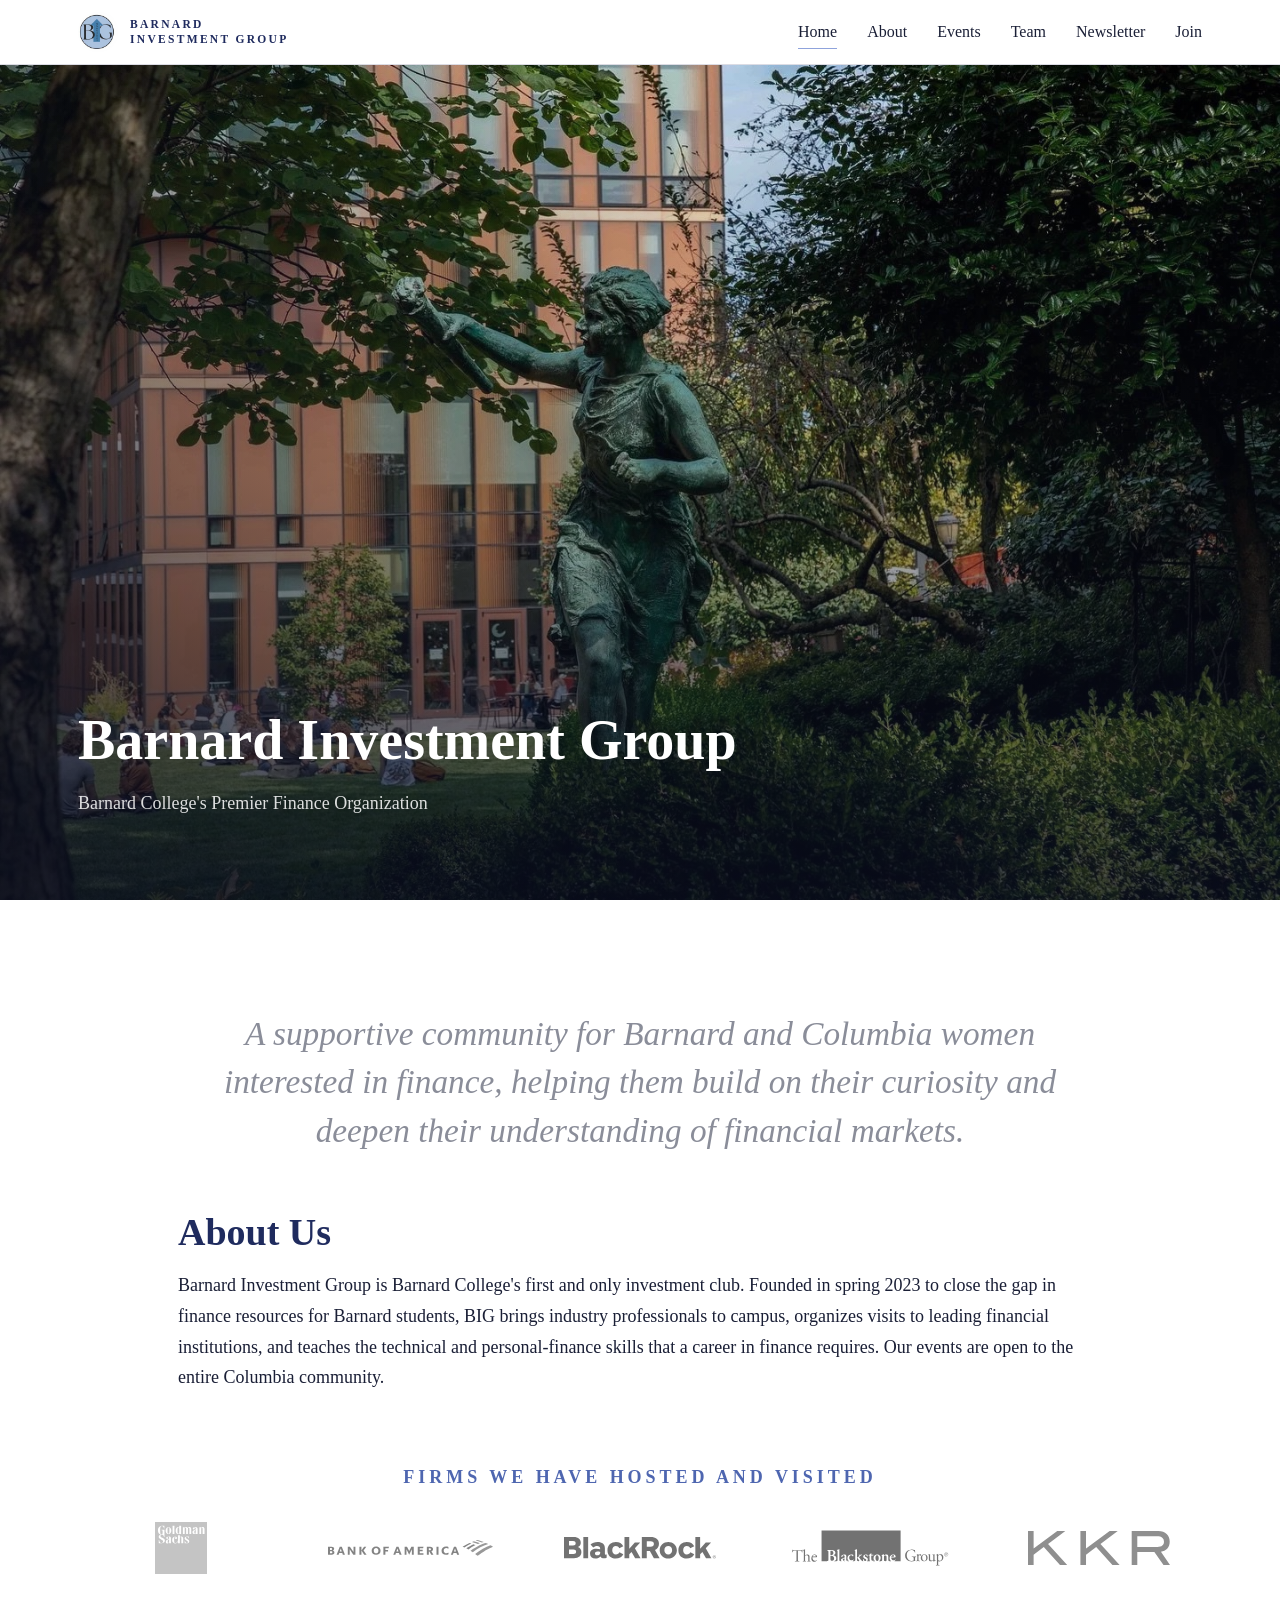
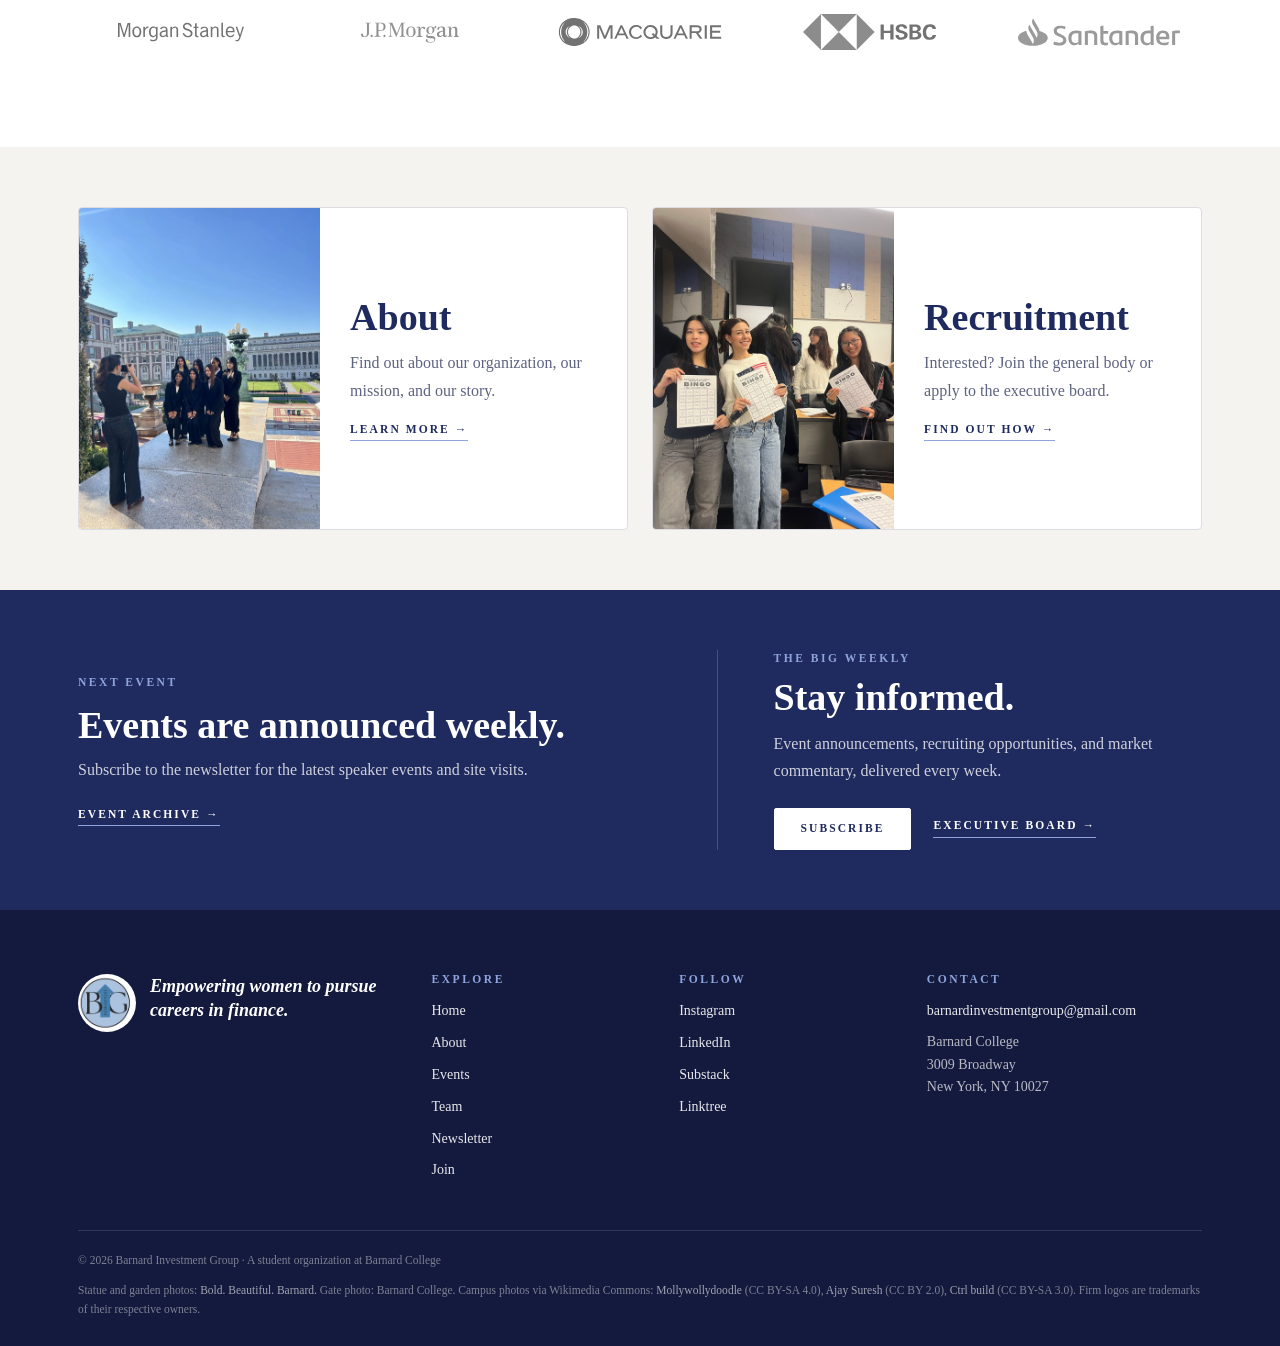
==== index.html @ a708cd1d "Copy edits: drop "First", Barnard and Columbia women, Spectator link, firms label, Experience: forma" ====
<!doctype html>
<html lang="en">
<head>
  <meta charset="utf-8" />
  <meta name="viewport" content="width=device-width, initial-scale=1" />
  <title>Barnard Investment Group</title>
  <meta name="description" content="Barnard Investment Group (BIG) is Barnard College's first and only investment club, dedicated to empowering women to pursue careers in finance." />
  <meta property="og:title" content="Barnard Investment Group" />
  <meta property="og:description" content="Barnard Investment Group (BIG) is Barnard College's first and only investment club, dedicated to empowering women to pursue careers in finance." />
  <meta property="og:image" content="assets/campus/greek-games-statue.jpg" />
  <link rel="icon" href="assets/logo.png" />
  <link rel="stylesheet" href="styles.css?v=202610252300" />
</head>
<body data-page="home">
  <div id="site-header"></div>
  <main>
    <section class="banner banner--home" data-bg="assets/campus/greek-games-statue.jpg">
      <div class="wrap">
        <h1>Barnard Investment Group</h1>
        <p class="lede">Barnard College's Premier Finance Organization</p>
      </div>
    </section>

    <section class="intro">
      <div class="wrap intro__wrap">
        <p class="intro__statement">A supportive community for Barnard and Columbia women interested in finance, helping them build on their curiosity and deepen their understanding of financial markets.</p>
        <h2>About Us</h2>
        <p>Barnard Investment Group is Barnard College's first and only investment club. Founded in spring 2023 to close the gap in finance resources for Barnard students, BIG brings industry professionals to campus, organizes visits to leading financial institutions, and teaches the technical and personal-finance skills that a career in finance requires. Our events are open to the entire Columbia community.</p>
      </div>
      <div class="wrap"><p class="caps logo-label">Firms We Have Hosted and Visited</p><ul class="logo-row" id="firms" aria-label="Firms we have hosted and visited"></ul></div>
    </section>

    <section class="section section--paper section--compact">
      <div class="wrap gateways">
        <a class="gateway" href="about.html">
          <img class="gateway__img" src="assets/photos/board-low-steps.jpg" alt="" />
          <div class="gateway__body"><h2>About</h2><p>Find out about our organization, our mission, and our story.</p><span class="more">Learn more →</span></div>
        </a>
        <a class="gateway" href="join.html">
          <img class="gateway__img" src="assets/photos/gbm-3.jpg" alt="" />
          <div class="gateway__body"><h2>Recruitment</h2><p>Interested? Join the general body or apply to the executive board.</p><span class="more">Find out how →</span></div>
        </a>
      </div>
    </section>

    <section class="section section--navy section--compact">
      <div class="wrap band">
        <div id="next"></div>
        <div class="band__links">
          <p class="caps">The BIG Weekly</p>
          <h3>Stay informed.</h3>
          <p>Event announcements, recruiting opportunities, and market commentary, delivered every week.</p>
          <div class="row">
            <a class="btn btn--white" data-link="subscribe" target="_blank" rel="noopener">Subscribe</a>
            <a class="more more--light" href="team.html">Executive Board →</a>
          </div>
        </div>
      </div>
    </section>
  </main>
  <div id="site-footer"></div>
  <script src="data.js?v=202610252300"></script>
  <script src="newsletter.js?v=202610252300"></script>
  <script src="main.js?v=202610252300"></script>
</body>
</html>
---- styles.css ----
/* =========================================================
   BIG: navy & periwinkle (from the logo + Instagram),
   Palatino (as on dukeiclub.org), collegiate photo-led layout
   ========================================================= */
:root {
  --navy: #1f2b5e;
  --navy-deep: #131a3d;
  --peri: #8fa3dc;
  --peri-ink: #4e66b0;
  --peri-soft: #e3e8f6;
  --paper: #f4f3ef;
  --white: #ffffff;
  --ink: #1a1f36;
  --muted: #5d6380;
  --line: #dcdce4;

  --serif: "Palatino Linotype", "Book Antiqua", Palatino, "URW Palladio L", P052, Georgia, serif;
  --sans: var(--serif);

  /* Type scale: every heading and text style on the site uses one of these */
  --fs-display: clamp(2.75rem, 6vw, 5rem);    /* home hero */
  --fs-h1: clamp(2.25rem, 4.4vw, 3.5rem);     /* page banners */
  --fs-h2: clamp(1.75rem, 3vw, 2.375rem);     /* section titles */
  --fs-h3: 1.375rem;                          /* card, person, FAQ titles */
  --fs-h4: 1.125rem;                          /* list rows */
  --fs-lead: 1.125rem;                        /* intro paragraphs */
  --fs-body: 1rem;
  --fs-small: .875rem;
  --fs-label: .72rem;                         /* uppercase labels, buttons, nav */

  --wrap: 1180px;
  --gutter: 28px;
  --radius: 4px;
  --shadow: 0 1px 2px rgba(19, 26, 61, .06), 0 14px 34px -18px rgba(19, 26, 61, .35);
}

*, *::before, *::after { box-sizing: border-box; }
html { -webkit-text-size-adjust: 100%; scroll-behavior: smooth; }
body { margin: 0; background: var(--white); color: var(--ink); font: 400 var(--fs-body)/1.7 var(--sans); -webkit-font-smoothing: antialiased; }
img { display: block; max-width: 100%; }
a { color: inherit; }
h1, h2, h3, h4 { font-family: var(--serif); color: var(--navy); line-height: 1.15; margin: 0; font-weight: 700; }
h1 em, h2 em, h3 em { font-style: italic; color: var(--peri-ink); }
h3 { font-size: var(--fs-h3); }
p { margin: 0 0 1em; }

.wrap { max-width: var(--wrap); margin: 0 auto; padding: 0 var(--gutter); }
.caps { font: 600 var(--fs-label)/1.4 var(--sans); letter-spacing: .22em; text-transform: uppercase; color: var(--peri-ink); margin: 0; }
.lead { font-size: var(--fs-lead); color: var(--muted); }
.center { text-align: center; }

/* ---------- Buttons ---------- */
.btn {
  display: inline-flex; align-items: center; justify-content: center; gap: .5em;
  padding: 14px 26px; border-radius: 2px;
  font: 600 var(--fs-label)/1 var(--sans); letter-spacing: .18em; text-transform: uppercase;
  text-decoration: none; border: 1.5px solid var(--navy); background: var(--navy); color: var(--white);
  transition: background .2s, color .2s, border-color .2s; cursor: pointer;
}
.btn:hover { background: var(--navy-deep); border-color: var(--navy-deep); }
.btn--line { background: transparent; color: var(--navy); }
.btn--line:hover { background: var(--navy); color: var(--white); }
.btn--white { background: var(--white); border-color: var(--white); color: var(--navy); }
.btn--white:hover { background: var(--peri-soft); border-color: var(--peri-soft); }
.btn--ghost { background: transparent; border-color: rgba(255, 255, 255, .7); color: var(--white); }
.btn--ghost:hover { background: var(--white); color: var(--navy); }
a[hidden], .btn[hidden] { display: none !important; }

.more { font: 600 var(--fs-label)/1 var(--sans); letter-spacing: .18em; text-transform: uppercase; text-decoration: none; color: var(--navy); border-bottom: 1.5px solid var(--peri); padding-bottom: 5px; transition: color .15s; }
.more:hover { color: var(--peri-ink); }
.more--light { color: var(--white); }
.more--light:hover { color: var(--peri); }

/* ---------- Header (sits over photos, turns solid on scroll) ---------- */
.site-header { position: fixed; inset: 0 0 auto 0; z-index: 50; background: var(--white); box-shadow: 0 1px 0 var(--line); }
.site-header__inner { height: 64px; display: flex; align-items: center; justify-content: space-between; gap: 24px; }
.brand { display: flex; align-items: center; gap: 12px; text-decoration: none; color: var(--navy); }
.brand img { width: 40px; height: 40px; border-radius: 50%; }
.brand span { font: 600 var(--fs-label)/1.3 var(--sans); letter-spacing: .2em; text-transform: uppercase; }
.nav { display: flex; align-items: center; gap: 30px; }
.nav a { font: 500 1rem/1 var(--sans); text-decoration: none; color: var(--ink); padding: 8px 0; border-bottom: 1.5px solid transparent; transition: border-color .2s, color .2s; }
.nav a:hover, .nav a[aria-current="page"] { border-color: var(--peri); }
.menu-btn { display: none; background: none; border: 1.5px solid var(--navy); color: var(--navy); font: 600 var(--fs-label)/1 var(--sans); letter-spacing: .18em; text-transform: uppercase; padding: 11px 13px; cursor: pointer; }


/* ---------- Photo hero & banners ---------- */
.banner { position: relative; color: var(--white); background: var(--navy-deep) center / cover no-repeat; isolation: isolate; }
.banner::before { content: ""; position: absolute; inset: 0; z-index: -1; background: linear-gradient(to bottom, rgba(19, 26, 61, .78) 0%, rgba(19, 26, 61, .62) 60%, rgba(19, 26, 61, .7) 100%); }

.banner .caps { color: var(--peri); margin-bottom: 18px; }
.banner h1 em { color: #b9c7f2; }
/* Inner-page banners: one fixed size, sitting below the header, text at the same spot on every page */
.banner { height: 360px; margin-top: 64px; display: flex; align-items: flex-start; }
.banner .wrap { width: 100%; padding-top: 88px; padding-bottom: 40px; }
.banner h1 { color: var(--white); font-size: var(--fs-h1); font-weight: 700; }
.banner p.lede { color: rgba(255, 255, 255, .85); font-size: var(--fs-lead); max-width: 60ch; margin: 16px 0 0; }
.banner--home { height: auto; min-height: calc(100svh - 64px); align-items: flex-end; }
.banner--home::before { background: linear-gradient(to top, rgba(10, 14, 32, .75) 0%, rgba(10, 14, 32, .3) 50%, rgba(10, 14, 32, .05) 100%), linear-gradient(to right, rgba(10, 14, 32, .4) 0%, rgba(10, 14, 32, 0) 55%); }
.banner--home { background-position: center 30%; }
.banner--home .wrap { padding-top: 0; padding-bottom: clamp(48px, 9vh, 90px); }
.banner--home .lede { font-size: clamp(1.1rem, 1.8vw, 1.4rem); color: var(--white); margin-top: 18px; }
.hero-mission { color: rgba(255, 255, 255, .78); max-width: 58ch; margin: 14px 0 0; }
.banner--home h1 { max-width: none; }
.section--logos { padding-top: 0; }
.banner--plain { background: var(--navy); }
.banner--plain::before { background: radial-gradient(900px 400px at 85% 0%, rgba(143, 163, 220, .28), transparent 60%); }

/* ---------- Sections ---------- */
.section { padding: clamp(64px, 9vw, 100px) 0; }
.section--tight { padding: 64px 0; }
.section--compact { padding: clamp(40px, 5vw, 60px) 0; }
.section-title--xl { font-size: var(--fs-h1); margin: 0; }
.section--paper { background: var(--paper); }
.section--navy { background: var(--navy); color: var(--white); }
.section-title { font-size: var(--fs-h2); margin: 10px 0 0; }
.section-head { display: flex; justify-content: space-between; align-items: flex-end; flex-wrap: wrap; gap: 20px; margin-bottom: 36px; }
.section-head--center { justify-content: center; text-align: center; }

/* Home: mission statement */
.mission { max-width: 860px; margin: 0 auto; text-align: center; }
.mission blockquote { margin: 18px 0 28px; font: italic 500 var(--fs-h2)/1.4 var(--serif); color: var(--navy); }

/* Home: Duke-style intro, logo row, LionFund-style About / Recruitment cards */
.intro { padding: clamp(64px, 9vw, 110px) 0 clamp(48px, 6vw, 80px); }
.intro__wrap { max-width: 980px; }
.intro .intro__statement { font: italic 400 clamp(1.5rem, 2.6vw, 2.25rem)/1.45 var(--serif); color: #8a8d99; text-align: center; margin: 0 0 clamp(40px, 5vw, 56px); }
.intro h2 { font-size: var(--fs-h2); margin-bottom: 16px; }
.intro p { font-size: var(--fs-lead); }
.logo-label { text-align: center; margin-top: clamp(48px, 6vw, 72px); }
.logo-row { list-style: none; margin: 20px 0 0; padding: 0; display: grid; grid-template-columns: repeat(5, 1fr); gap: 8px 24px; }
.logo-row li { height: 76px; display: grid; place-items: center; }
.logo-row img { max-width: 80%; max-height: 36px; object-fit: contain; filter: grayscale(1); opacity: .55; transition: filter .2s, opacity .2s; }
.logo-row li:hover img { filter: none; opacity: 1; }
.logo-row img.tall { max-height: 52px; }
.logo-row img.wide { max-height: 26px; }

.gateways { display: grid; grid-template-columns: 1fr 1fr; gap: 24px; }
.gateway { display: grid; grid-template-columns: 44% 1fr; background: var(--white); border: 1px solid var(--line); border-radius: var(--radius); overflow: hidden; text-decoration: none; transition: border-color .2s; }
.gateway:hover { border-color: var(--navy); }
.gateway__img { width: 100%; height: 100%; min-height: 230px; object-fit: cover; }
.gateway__body { padding: 30px; display: flex; flex-direction: column; justify-content: center; align-items: flex-start; }
.gateway h2 { font-size: var(--fs-h2); margin-bottom: 10px; }
.gateway p { color: var(--muted); margin-bottom: 20px; }

/* Home: firm logos (CFIG-style tiles) */
.logos { list-style: none; margin: 0; padding: 0; display: grid; grid-template-columns: repeat(5, 1fr); gap: 12px; }
.logos li { background: var(--white); border: 1px solid var(--line); border-radius: var(--radius); height: 120px; display: grid; place-items: center; padding: 22px; }
.logos img { max-width: 78%; max-height: 40px; object-fit: contain; filter: grayscale(1); opacity: .72; transition: filter .25s, opacity .25s; }
.logos img.tall { max-height: 56px; opacity: .6; }
.logos img.wide { max-width: 92%; max-height: 30px; }
.logos li:hover img { filter: none; opacity: 1; }

/* Home: next event + newsletter band */
.band { display: grid; grid-template-columns: 1.2fr 1fr; gap: 56px; align-items: center; }
.band .caps { color: var(--peri); }
.band h3 { color: var(--white); font-size: var(--fs-h2); }
.band p { color: rgba(255, 255, 255, .78); }
.next-card { display: flex; gap: 24px; align-items: flex-start; margin-top: 18px; text-decoration: none; }
.date-block { flex: 0 0 auto; width: 84px; padding: 14px 0; border-radius: var(--radius); background: var(--peri); color: var(--navy-deep); display: flex; flex-direction: column; align-items: center; font: 600 var(--fs-label)/1.2 var(--sans); letter-spacing: .16em; text-transform: uppercase; }
.date-block strong { font: 700 var(--fs-h2)/1 var(--serif); letter-spacing: 0; margin: 4px 0; }
.next-card p { margin: 8px 0 14px; }
.band__links { border-left: 1px solid rgba(255, 255, 255, .18); padding-left: 56px; }
.band__links h3 { margin: 10px 0 10px; }
.band__links .row { display: flex; flex-wrap: wrap; gap: 22px; align-items: center; margin-top: 24px; }

/* ---------- About ---------- */
.about-grid { display: grid; grid-template-columns: 1.25fr 1fr; gap: 64px; align-items: start; }
.about-grid .section-title { margin-bottom: 24px; }
.pullquote { margin: 0; padding: 40px 36px 32px; background: var(--peri-soft); border-radius: var(--radius); position: relative; }
.pullquote::before { content: "\201C"; position: absolute; top: -26px; left: 26px; font: 700 6.5rem/1 var(--serif); color: var(--navy); }
.pullquote blockquote { margin: 0 0 18px; font: italic 600 var(--fs-h3)/1.45 var(--serif); color: var(--navy); }
.pullquote figcaption { font-size: var(--fs-small); font-weight: 600; color: var(--navy); }
.pullquote figcaption span { display: block; font-weight: 400; color: var(--muted); }
.pullquote figcaption a { color: inherit; text-decoration: underline; text-underline-offset: 3px; }
.pullquote figcaption a:hover { color: var(--navy); }
.stats { display: grid; grid-template-columns: repeat(3, 1fr); margin: 0; text-align: center; }
.stats div + div { border-left: 1px solid var(--line); }
.stats dt { font: 700 var(--fs-h1)/1 var(--serif); color: var(--navy); }
.stats dd { margin: 12px 0 0; }
.pillars { display: grid; grid-template-columns: repeat(2, 1fr); gap: 20px; }
.pillar { display: grid; grid-template-columns: 200px 1fr; background: var(--white); border-radius: var(--radius); overflow: hidden; border: 1px solid var(--line); }
.pillar__img { background: var(--navy) center / cover no-repeat; min-height: 190px; }
.pillar__body { padding: 26px 26px 22px; }
.pillar h3 { margin: 8px 0 10px; }
.pillar p { color: var(--muted); font-size: var(--fs-small); margin: 0; }

/* ---------- Events ---------- */
.upcoming { display: grid; grid-template-columns: repeat(auto-fill, minmax(min(100%, 340px), 1fr)); gap: 18px; }
.event-card { display: flex; gap: 20px; padding: 22px; border-radius: var(--radius); background: var(--white); border: 1px solid var(--line); text-decoration: none; transition: border-color .2s; }
.event-card:hover { border-color: var(--navy); }
.event-card .date-block { background: var(--navy); color: var(--white); width: 74px; }
.event-card .date-block span:last-child { color: var(--peri); }
.event-card h3 { font-size: var(--fs-h4); margin: 8px 0 6px; }
.event-card .meta { font-size: var(--fs-small); font-weight: 600; color: var(--peri-ink); margin: 0; }

.tag { display: inline-block; font: 700 var(--fs-label)/1 var(--sans); letter-spacing: .12em; text-transform: uppercase; padding: 5px 10px; border-radius: 2px; background: var(--peri-soft); color: var(--navy); white-space: nowrap; }
.tag--site-visit { background: var(--navy); color: var(--white); }
.tag--workshop { background: #f3e9d9; color: #7a5520; }
.tag--community { background: #f6e3ea; color: #8a3456; }

.filters { display: flex; flex-wrap: wrap; gap: 6px; }
.filters button { font: 600 var(--fs-label) var(--sans); letter-spacing: .08em; border: 1px solid var(--line); background: var(--white); color: var(--muted); padding: 10px 15px; border-radius: 2px; cursor: pointer; transition: all .15s; }
.filters button:hover { border-color: var(--navy); color: var(--navy); }
.filters button.is-active { background: var(--navy); border-color: var(--navy); color: var(--white); }

.term { margin-top: 36px; }
.term > h3 { display: flex; align-items: baseline; gap: 14px; padding-bottom: 12px; border-bottom: 2px solid var(--navy); }
.term > h3 span { font: 600 var(--fs-label) var(--sans); letter-spacing: .18em; text-transform: uppercase; color: var(--muted); }
.elist { list-style: none; margin: 0; padding: 0; }
.elist a { display: grid; grid-template-columns: 82px 1fr auto 20px; gap: 18px; align-items: center; padding: 15px 6px; border-bottom: 1px solid var(--line); text-decoration: none; transition: background .15s; }
.elist a:hover { background: var(--paper); }
.elist time { font: 600 var(--fs-label) var(--sans); letter-spacing: .12em; text-transform: uppercase; color: var(--muted); }
.elist strong { font: 700 var(--fs-h4)/1.3 var(--serif); color: var(--navy); }
.elist small { display: block; font-size: var(--fs-small); color: var(--muted); margin-top: 2px; }
.elist .go { color: var(--peri-ink); font-weight: 600; }
.photo-flag { display: inline-block; margin-left: 8px; vertical-align: 2px; font: 700 var(--fs-label)/1 var(--sans); letter-spacing: .12em; text-transform: uppercase; color: var(--peri-ink); border: 1px solid var(--peri); border-radius: 2px; padding: 4px 8px; }
.show-more { margin-top: 22px; }
.empty { padding: 26px; background: var(--peri-soft); border-radius: var(--radius); color: var(--navy); margin: 0; }

/* Event page */
.crumb { display: inline-block; margin-bottom: 24px; }
.event-body { display: grid; grid-template-columns: 1fr 340px; gap: 64px; align-items: start; }
.event-body .prose p { font-size: var(--fs-lead); color: var(--ink); }
.prose-actions { margin-top: 24px; }
.facts { margin: 0; background: var(--paper); border-radius: var(--radius); padding: 8px 24px; }
.facts div { display: grid; grid-template-columns: 90px 1fr; gap: 12px; padding: 14px 0; border-bottom: 1px solid var(--line); }
.facts div:last-child { border-bottom: 0; }
.facts dt { font: 600 var(--fs-label)/1.9 var(--sans); letter-spacing: .16em; text-transform: uppercase; color: var(--muted); }
.facts dd { margin: 0; font-weight: 500; }
/* Event photos: each row shares one height and every photo keeps its full frame (widths set in main.js) */
.photos { display: grid; gap: 12px; margin-top: 48px; }
.photos__row { display: flex; gap: 12px; }
.photos__row img { flex: 1 1 0; min-width: 0; height: auto; aspect-ratio: 4 / 3; border-radius: var(--radius); background: var(--paper); }
.photos__row--single img { flex: none !important; width: auto; max-width: 100%; max-height: 640px; }
.pager { display: grid; grid-template-columns: 1fr 1fr; gap: 18px; margin-top: 56px; }
.pager a { padding: 22px 24px; border: 1px solid var(--line); border-radius: var(--radius); text-decoration: none; transition: border-color .2s; }
.pager a:hover { border-color: var(--navy); }
.pager a.next { text-align: right; grid-column: 2; }
.pager strong { display: block; font: 700 var(--fs-h4)/1.3 var(--serif); color: var(--navy); margin-top: 6px; }

/* ---------- Team (centered, Duke-style) ---------- */
.board { display: grid; grid-template-columns: repeat(3, minmax(0, 260px)); justify-content: center; gap: 56px 48px; text-align: center; }
.member__photo { aspect-ratio: 1; border-radius: 50%; overflow: hidden; background: var(--peri-soft); display: grid; place-items: center; margin-bottom: 18px; }
.member__photo img { width: 100%; height: 100%; object-fit: cover; transform: scale(1.06); }
.member__photo span { font: italic 700 var(--fs-h1) var(--serif); color: var(--navy); opacity: .5; }
.member .role { font: 600 var(--fs-label)/1.4 var(--sans); letter-spacing: .18em; text-transform: uppercase; color: var(--peri-ink); margin: 8px 0; }
.member .major { font-size: var(--fs-small); color: var(--muted); margin: 0; }
.member .exp { font-size: var(--fs-small); color: var(--ink); margin: 6px 0 0; }
.member a { font-size: var(--fs-small); font-weight: 600; color: var(--navy); }

/* ---------- Newsletter ---------- */
.nl-grid { display: grid; grid-template-columns: 1fr 1fr; gap: 64px; align-items: start; }
.nl-grid .section-title { margin-bottom: 18px; }
.nl-grid .lead { max-width: 48ch; }
.substack-embed { width: 100%; max-width: 480px; height: 150px; border: 0; border-radius: var(--radius); background: #fff; margin: 8px 0 22px; display: block; box-shadow: 0 0 0 1px var(--line); }
.issues { display: grid; gap: 14px; margin-top: 16px; }
.issue { display: block; padding: 22px 24px; border-radius: var(--radius); border: 1px solid var(--line); background: var(--white); text-decoration: none; transition: border-color .2s; }
.issue:hover { border-color: var(--navy); }
.issue h3 { font-size: var(--fs-h4); margin: 8px 0 8px; }
.issue ul { margin: 0; padding-left: 18px; font-size: var(--fs-small); color: var(--muted); }
.issue li::marker { color: var(--peri); }

/* ---------- Join ---------- */
.join-grid { display: grid; grid-template-columns: 1fr 1fr; gap: 24px; }
.join-card { padding: 44px 40px; border-radius: var(--radius); background: var(--paper); }
.join-card h2 { font-size: var(--fs-h2); margin: 10px 0 10px; }
.join-card > p { color: var(--muted); }
.join-card--navy { background: linear-gradient(160deg, var(--navy), var(--navy-deep)); color: var(--white); }
.join-card--navy h2 { color: var(--white); }
.join-card--navy .caps { color: var(--peri); }
.join-card--navy > p { color: rgba(255, 255, 255, .8); }
.join-card--navy a:not(.btn) { color: var(--white); font-weight: 600; }
.steps { counter-reset: s; list-style: none; padding: 0; margin: 26px 0 30px; }
.steps li { counter-increment: s; position: relative; padding: 0 0 18px 50px; color: var(--muted); }
.steps li::before { content: counter(s); position: absolute; left: 0; top: -2px; width: 32px; height: 32px; border-radius: 50%; background: var(--navy); color: var(--white); display: grid; place-items: center; font: 700 var(--fs-small) var(--serif); }
.steps strong { color: var(--navy); }
.timeline { list-style: none; padding: 0; margin: 26px 0 30px; border-left: 1.5px solid rgba(143, 163, 220, .5); }
.timeline li { position: relative; padding: 0 0 18px 26px; color: rgba(255, 255, 255, .92); }
.timeline li::before { content: ""; position: absolute; left: -6px; top: 8px; width: 10px; height: 10px; border-radius: 50%; background: var(--peri); }
.timeline span { display: block; font: 700 var(--fs-label)/1.6 var(--sans); letter-spacing: .16em; text-transform: uppercase; color: var(--peri); }
.note { font-size: var(--fs-small); margin: 18px 0 0; }
.faq { max-width: 820px; margin: 0 auto; }
.faq details { border-bottom: 1px solid var(--line); }
.faq summary { list-style: none; cursor: pointer; padding: 22px 0; font: 700 var(--fs-h4)/1.3 var(--serif); color: var(--navy); display: flex; justify-content: space-between; gap: 16px; }
.faq summary::-webkit-details-marker { display: none; }
.faq summary::after { content: "+"; font: 400 var(--fs-h3)/1 var(--sans); color: var(--peri-ink); }
.faq details[open] summary::after { content: "\2212"; }
.faq details p { color: var(--muted); margin: -8px 0 22px; }

/* ---------- Footer ---------- */
.site-footer { background: var(--navy-deep); color: rgba(255, 255, 255, .7); padding: 64px 0 26px; font-size: var(--fs-small); }
.site-footer a { color: rgba(255, 255, 255, .9); text-decoration: none; }
.site-footer a:hover { color: var(--peri); }
.footer-grid { display: grid; grid-template-columns: 1.5fr 1fr 1fr 1.3fr; gap: 36px; }
.footer-brand { display: flex; gap: 14px; align-items: flex-start; }
.footer-brand img { width: 58px; height: 58px; border-radius: 50%; }
.footer-brand p { margin: 0; font: italic 600 var(--fs-h4)/1.35 var(--serif); color: var(--white); }
.site-footer h4 { margin: 0 0 14px; font: 600 var(--fs-label)/1 var(--sans); letter-spacing: .22em; text-transform: uppercase; color: var(--peri); }
.site-footer ul { list-style: none; margin: 0; padding: 0; display: grid; gap: 8px; }
.site-footer address { font-style: normal; margin-top: 8px; line-height: 1.6; }
.footer-base { display: flex; justify-content: space-between; flex-wrap: wrap; gap: 10px 24px; margin-top: 48px; padding-top: 20px; border-top: 1px solid rgba(255, 255, 255, .12); font-size: var(--fs-label); color: rgba(255, 255, 255, .45); }
.footer-base a { color: rgba(255, 255, 255, .6); }

/* ---------- Responsive ---------- */
@media (max-width: 1000px) {
  .board { grid-template-columns: repeat(2, minmax(0, 260px)); }
  .board .member:last-child:nth-child(odd) { grid-column: 1 / -1; justify-self: center; width: calc(50% - 24px); }
  .pillar { grid-template-columns: 1fr; }
  .pillar__img { min-height: 160px; }
  .footer-grid { grid-template-columns: 1fr 1fr; }
  .gateway { grid-template-columns: 1fr; }
  .gateway__img { min-height: 0; aspect-ratio: 16 / 10; }
  .gateway__body { padding: 24px; }
  .more { display: inline-block; padding-top: 14px; }
}
@media (max-width: 900px) {
  :root { --gutter: 20px; }
  .menu-btn { display: block; }
  .nav { position: fixed; top: 64px; left: 0; right: 0; flex-direction: column; align-items: stretch; gap: 0; background: var(--white); padding: 8px var(--gutter) 22px; box-shadow: 0 20px 30px -20px rgba(19, 26, 61, .4); display: none; }
  .nav-open .site-header { background: var(--white); }
  .nav-open .brand { color: var(--navy); }
  .nav-open .menu-btn { color: var(--navy); border-color: var(--navy); }
  .nav-open .nav { display: flex; }
  .nav a { color: var(--ink) !important; padding: 16px 0; border-bottom: 1px solid var(--line); }

  .band, .about-grid, .event-body, .nl-grid, .join-grid { grid-template-columns: 1fr; gap: 40px; }
  .band__links { border-left: 0; padding-left: 0; border-top: 1px solid rgba(255, 255, 255, .18); padding-top: 36px; }
  .stats { grid-template-columns: 1fr; gap: 28px 0; }
  .stats div + div { border-left: 0; }
  .banner { height: auto; min-height: 360px; }
  .banner .wrap { padding-top: 64px; }
  .banner--home { min-height: calc(100svh - 64px); }
}
@media (max-width: 560px) {
  .brand span { letter-spacing: .12em; }
  .board { grid-template-columns: repeat(2, minmax(0, 1fr)); gap: 36px 16px; }
  .board .member:last-child:nth-child(odd) { width: calc(50% - 8px); }
  .logos li { height: 96px; }
  .elist a { grid-template-columns: 1fr 16px; gap: 6px 10px; }
  .elist time { grid-column: 1; }
  .elist .tag { grid-column: 1; justify-self: start; }
  .elist .go { grid-column: 2; grid-row: 1 / span 3; }
  .photos__row { flex-direction: column; }
  .photos__row img { flex: none !important; width: 100%; }
  .pager { grid-template-columns: 1fr; }
  .pager a.next { grid-column: 1; }
  .join-card { padding: 32px 22px; }
  .gateways, .pillars { grid-template-columns: 1fr; }
  .gateway__img { aspect-ratio: 16 / 9; }
  .footer-grid { grid-template-columns: 1fr 1fr; gap: 32px 20px; }
  .footer-brand, .footer-grid > div:last-child { grid-column: 1 / -1; }
}
@media (max-width: 680px) { .logos, .logo-row { grid-template-columns: repeat(2, 1fr); } }
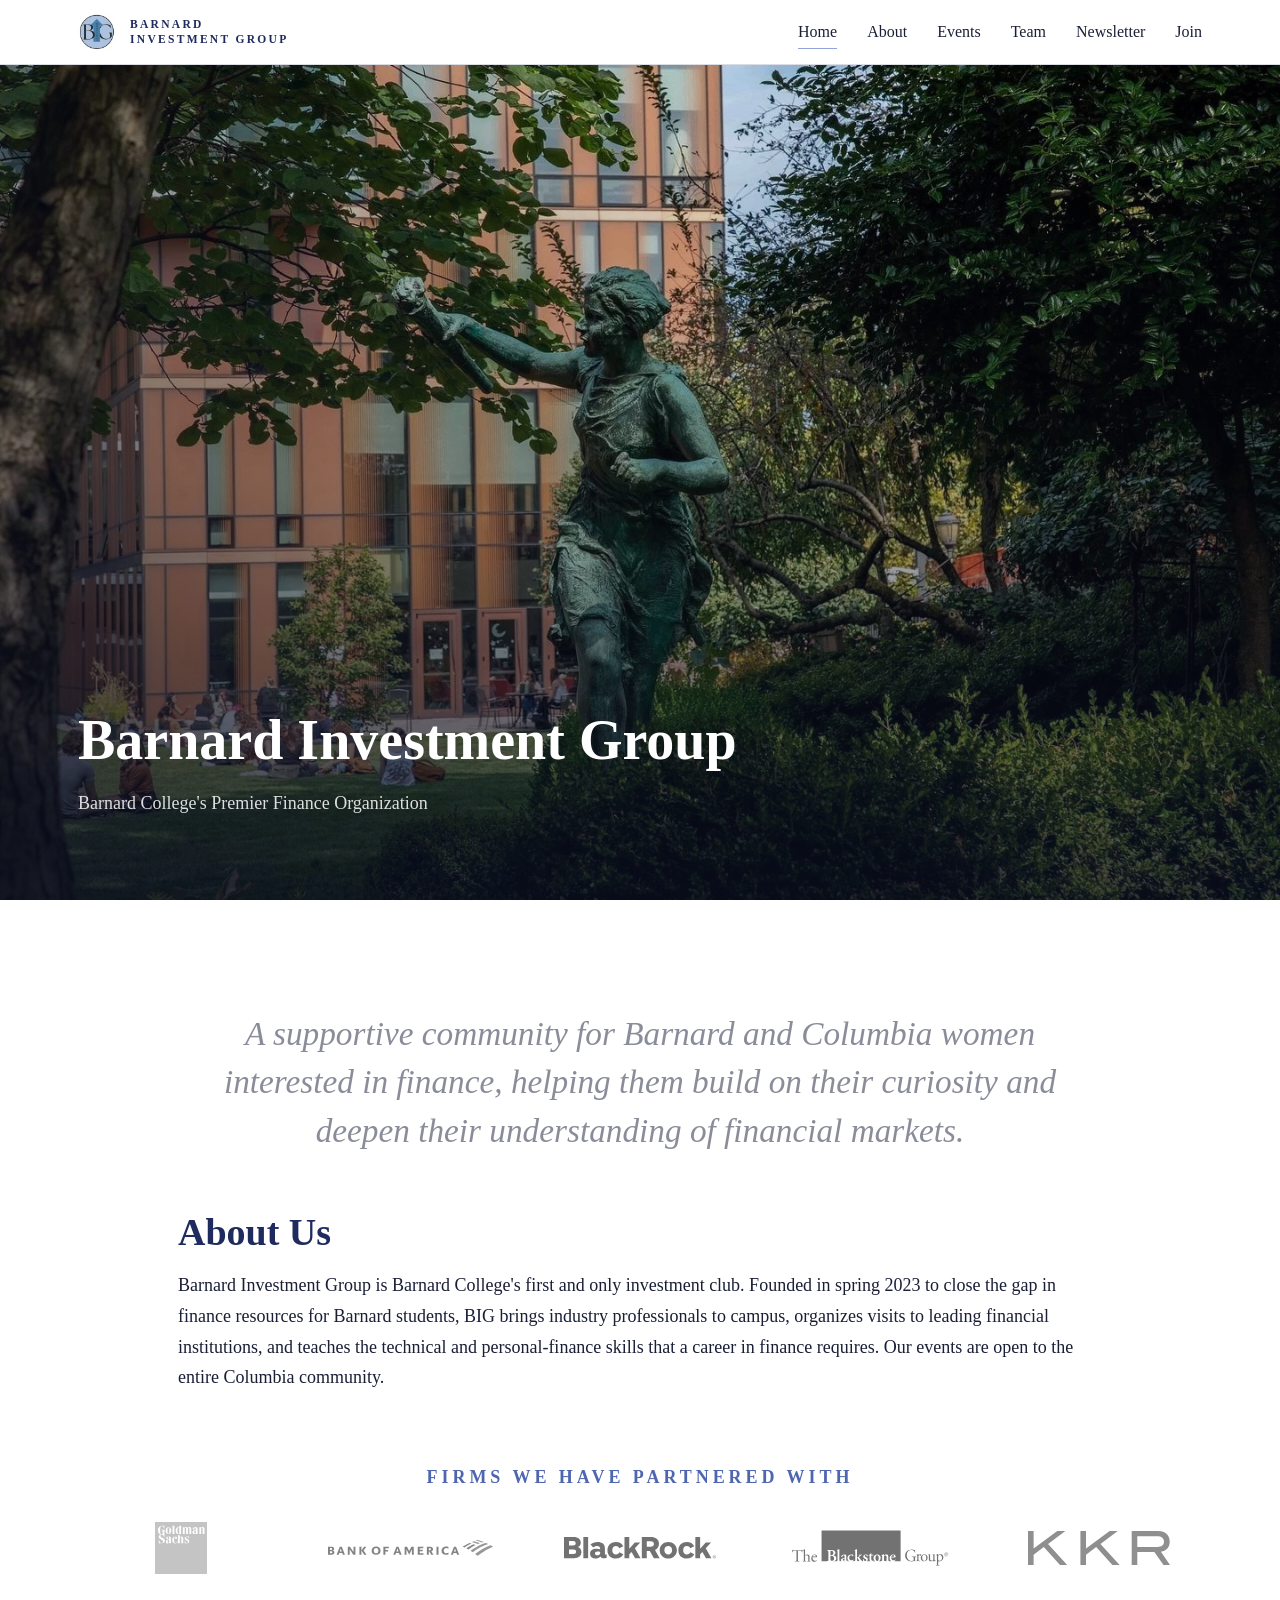
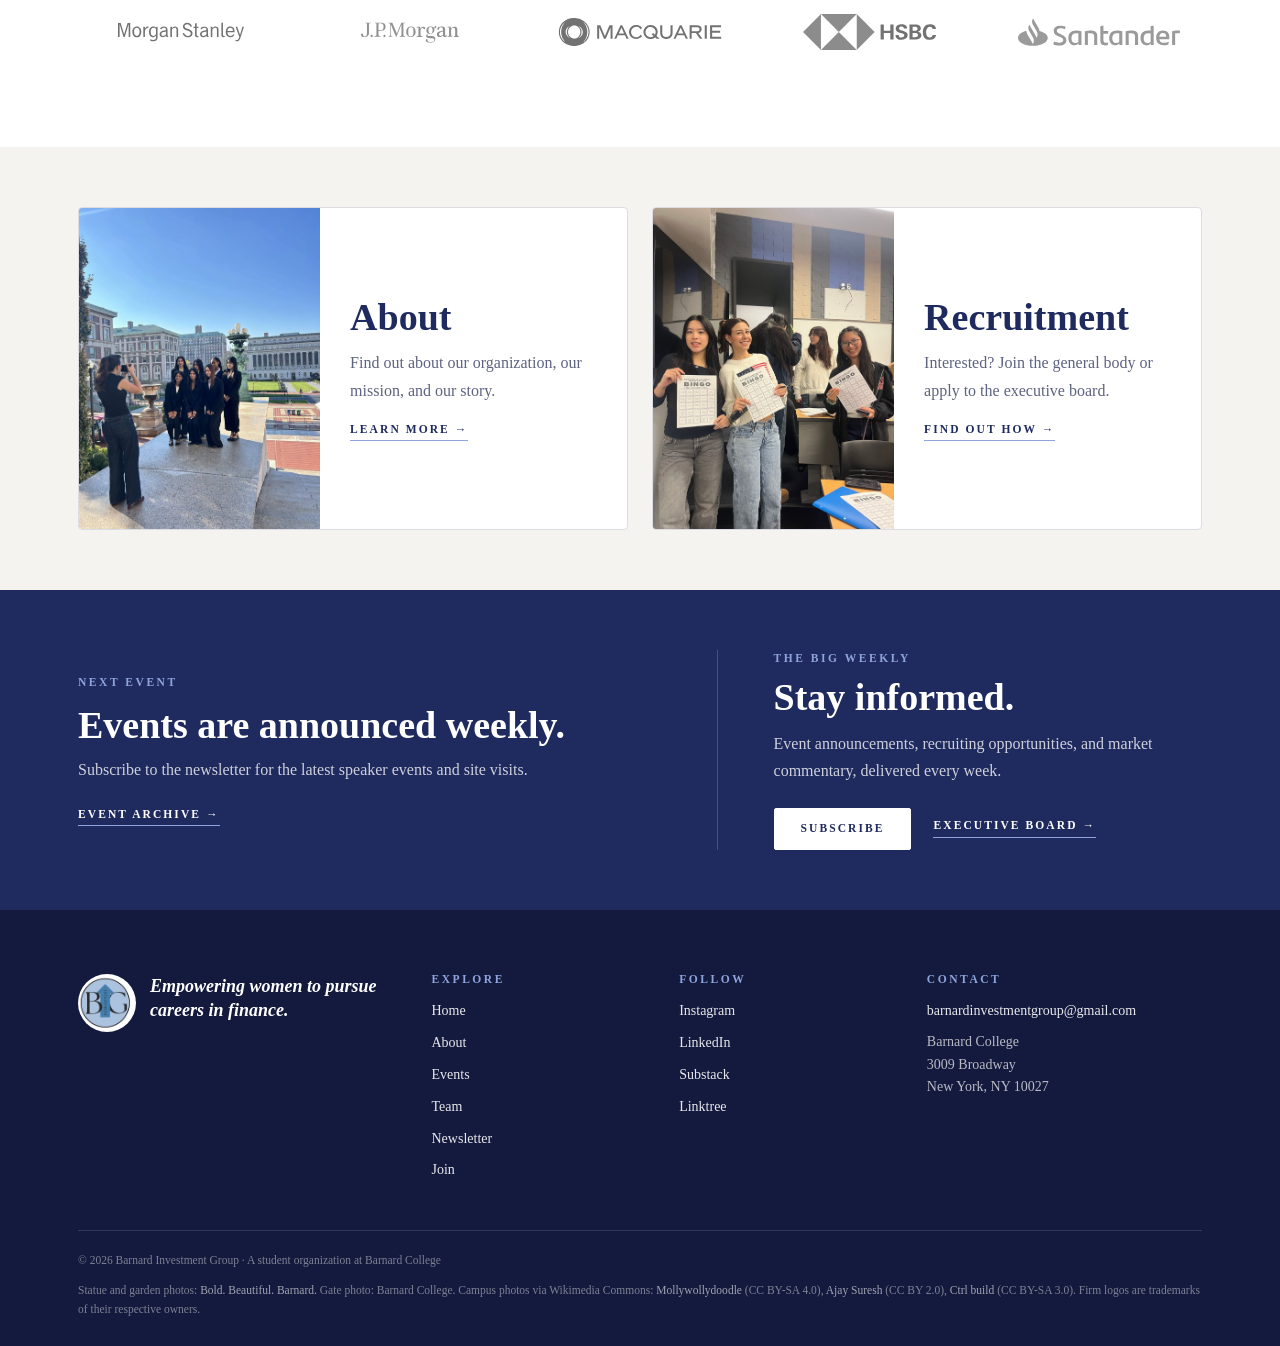
==== commit 15532d6e: "Home: firms label → Firms We Have Partnered With" ====
--- a/index.html
+++ b/index.html
@@ -27,7 +27,7 @@
         <h2>About Us</h2>
         <p>Barnard Investment Group is Barnard College's first and only investment club. Founded in spring 2023 to close the gap in finance resources for Barnard students, BIG brings industry professionals to campus, organizes visits to leading financial institutions, and teaches the technical and personal-finance skills that a career in finance requires. Our events are open to the entire Columbia community.</p>
       </div>
-      <div class="wrap"><p class="caps logo-label">Firms We Have Hosted and Visited</p><ul class="logo-row" id="firms" aria-label="Firms we have hosted and visited"></ul></div>
+      <div class="wrap"><p class="caps logo-label">Firms We Have Partnered With</p><ul class="logo-row" id="firms" aria-label="Firms we have partnered with"></ul></div>
     </section>
 
     <section class="section section--paper section--compact">
